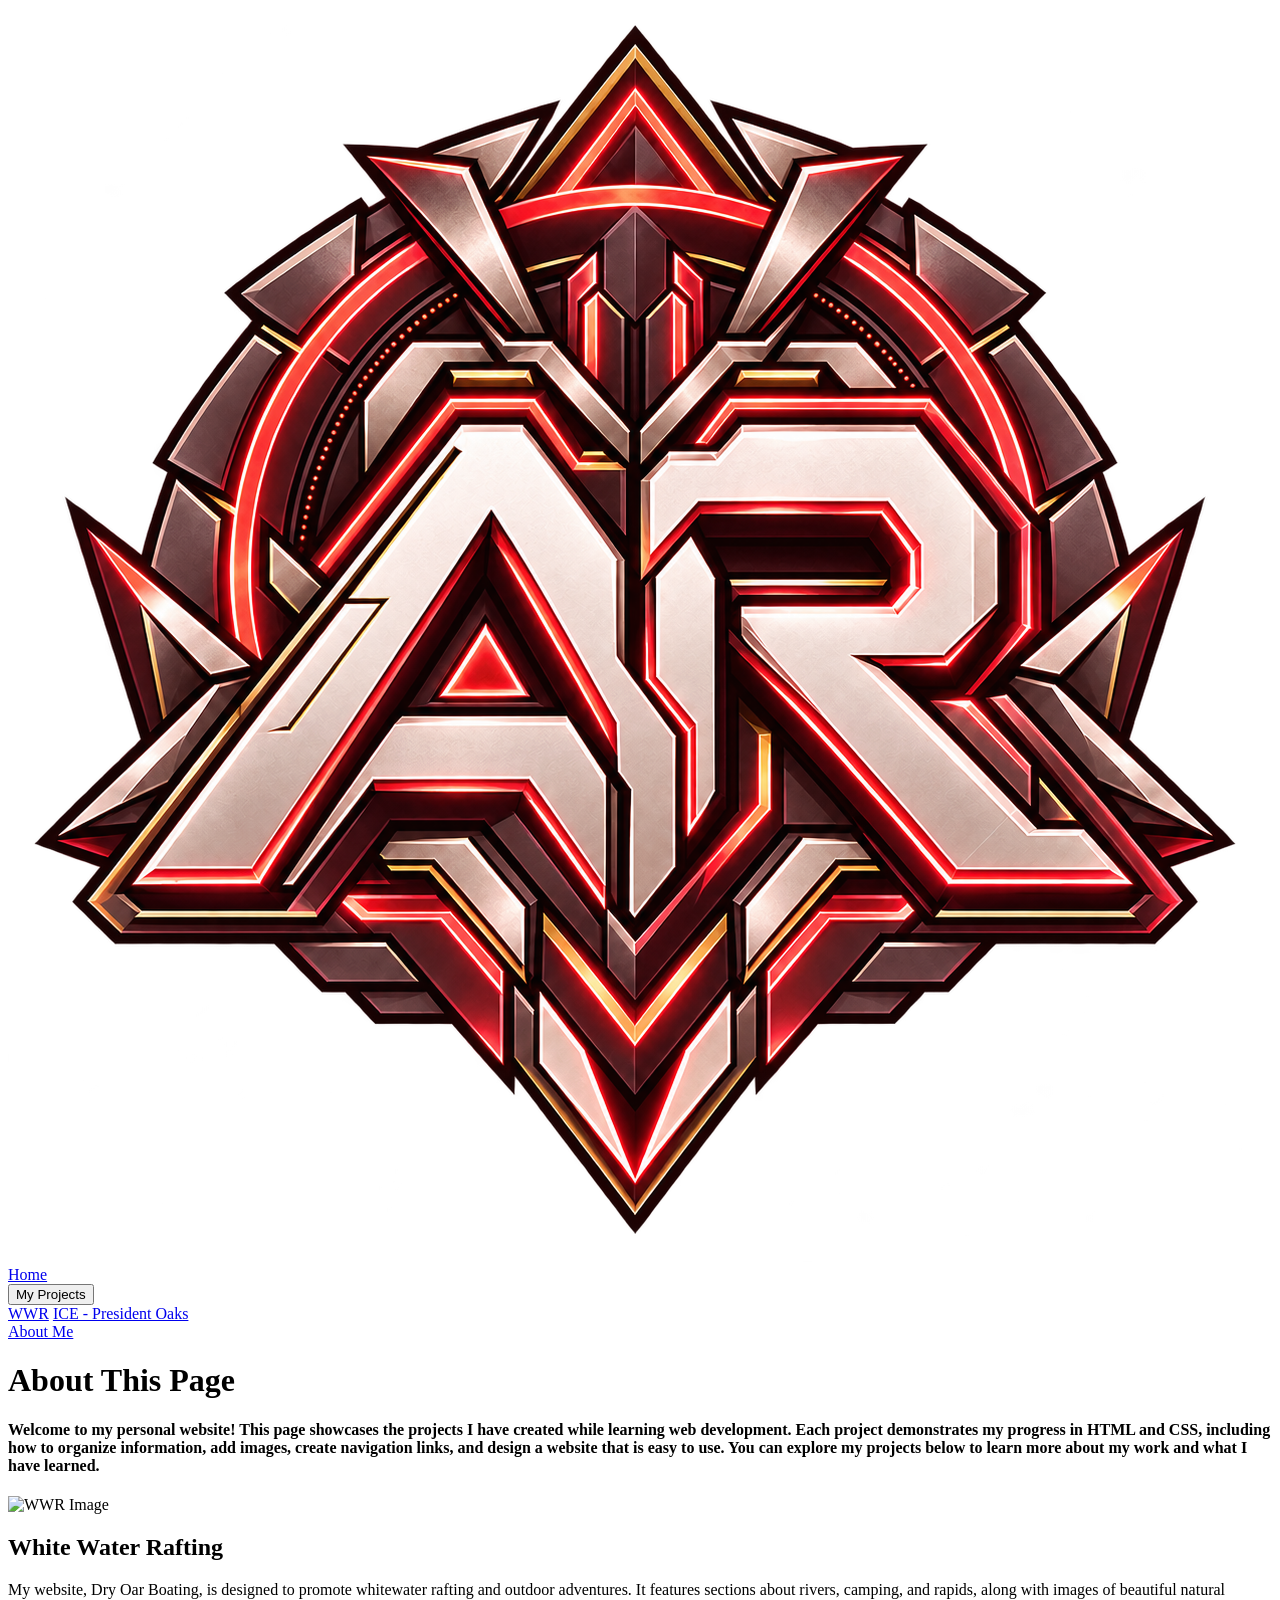
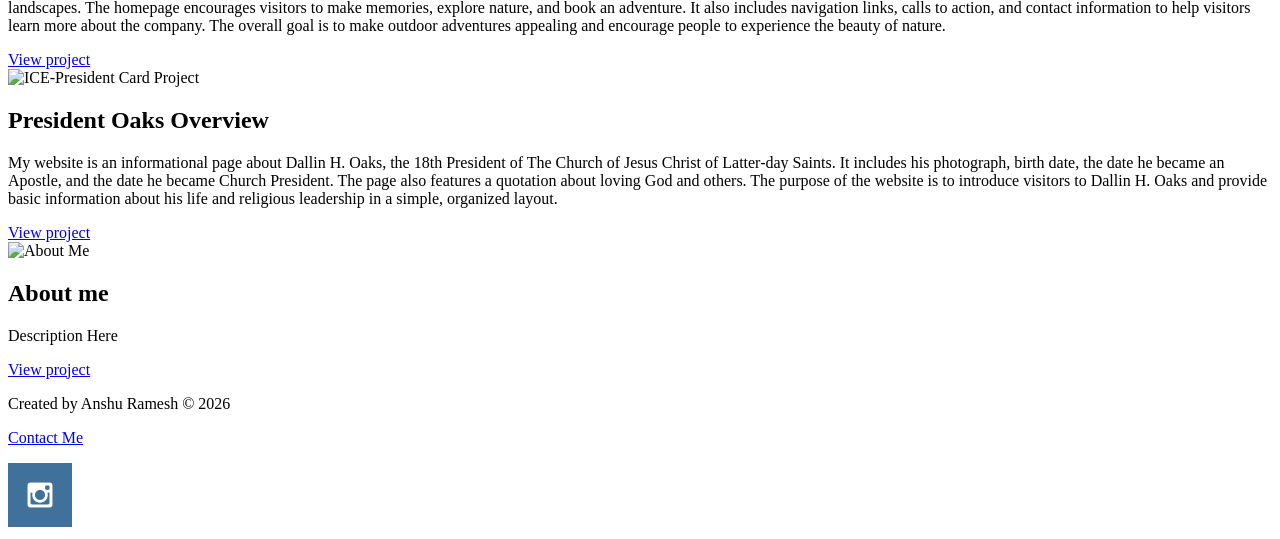
==== my_website.html @ 92defebf "new files uploaded" ====
<!DOCTYPE html>
<html lang="en">
<head>
    <meta charset="UTF-8">
    <meta name="viewport" content="width=device-width, initial-scale=1.0">
    <title>My Website</title>
</head>
<body>
    <div id="content">
        <header>
            <a id="logo_link" href="my_website.html">
                <img class="logo" src="images_mw/website_logo.png" alt="My Website Logo">
            </a>
            <nav>
                <a href="my_website.html">Home</a>
            </nav>
            <div id="dropdown">
                <button onclick="myFunction()" class="dropbtn">My Projects</button>
                <div id="myDropdown" class="dropdown-content">
                    <a href="wwr/index.html">WWR</a>
                    <a href="icepc/oaks.html">ICE - President Oaks</a>
                    <!-- <a href="#">Link 3</a> -->
                </div>
            </div>
            <nav>
                <a href="#">About Me</a>
            </nav>
        </header>
    </div>
    <div id="hero-about">
        <h1>About This Page</h1>
        <h4>
            Welcome to my personal website! This page showcases the projects I have created while learning web development. 
            Each project demonstrates my progress in HTML and CSS, including how to organize information, add images, 
            create navigation links, and design a website that is easy to use. You can explore my projects below to learn more 
            about my work and what I have learned.
        </h4>
    </div>

<main class="home-grid">

    <article class="wwr-project">
        <img class="wwr" src="#" alt="WWR Image">
        <section class="wwr-msg">
            <h2>White Water Rafting</h2>
            <p>
                My website, Dry Oar Boating, is designed to promote whitewater rafting and outdoor adventures. 
                It features sections about rivers, camping, and rapids, along with images of beautiful natural landscapes. 
                The homepage encourages visitors to make memories, explore nature, and book an adventure. It also includes navigation links, calls to action, 
                and contact information to help visitors learn more about the company. The overall goal is to make outdoor adventures appealing and 
                encourage people to experience the beauty of nature.
            </p>
            <a class="join" href="wwr/index.html">View project</a>
        </section>
    </article>

    <article class="icepc-project">
        <img class="icepc" src="#" alt="ICE-President Card Project">
        <section class="icepc-msg">
            <h2>President Oaks Overview</h2>
            <p>
                My website is an informational page about Dallin H. Oaks, the 18th President of The Church of Jesus Christ of Latter-day Saints. 
                It includes his photograph, birth date, the date he became an Apostle, and the date he became Church President. 
                The page also features a quotation about loving God and others. The purpose of the website is to introduce visitors to Dallin H. Oaks and 
                provide basic information about his life and religious leadership in a simple, organized layout.
            </p>
            <a class="join" href="icepc/oaks.html">View project</a>
        </section>
    </article>

    <article class="about_me-project">
        <img class="about_me" src="#" alt="About Me">
        <section class="icepc-msg">
            <h2>About me</h2>
            <p>Description Here</p>
            <a class="join" href="#">View project</a>
        </section>
    </article>

<footer>
    <p>Created by Anshu Ramesh &copy; 2026</p>
    <p><a href="contactus.html">Contact Me</a></p>
    <div class="social">
        <a href="https://instagram.com" target="_blank">
            <img src="wwr/Images/instagram.png" alt="intagram icon">
        </a>
    </div>
</footer>
</main>
    <script>
    /* When the user clicks on the button, 
    toggle between hiding and showing the dropdown content */
    function myFunction() {
    document.getElementById("myDropdown").classList.toggle("show");
    }

    // Close the dropdown if the user clicks outside of it
    window.onclick = function(event) {
    if (!event.target.matches('.dropbtn')) {
        var dropdowns = document.getElementsByClassName("dropdown-content");
        var i;
        for (i = 0; i < dropdowns.length; i++) {
        var openDropdown = dropdowns[i];
        if (openDropdown.classList.contains('show')) {
            openDropdown.classList.remove('show');
        }
        }
    }
    }
    </script>
</body>
</html>
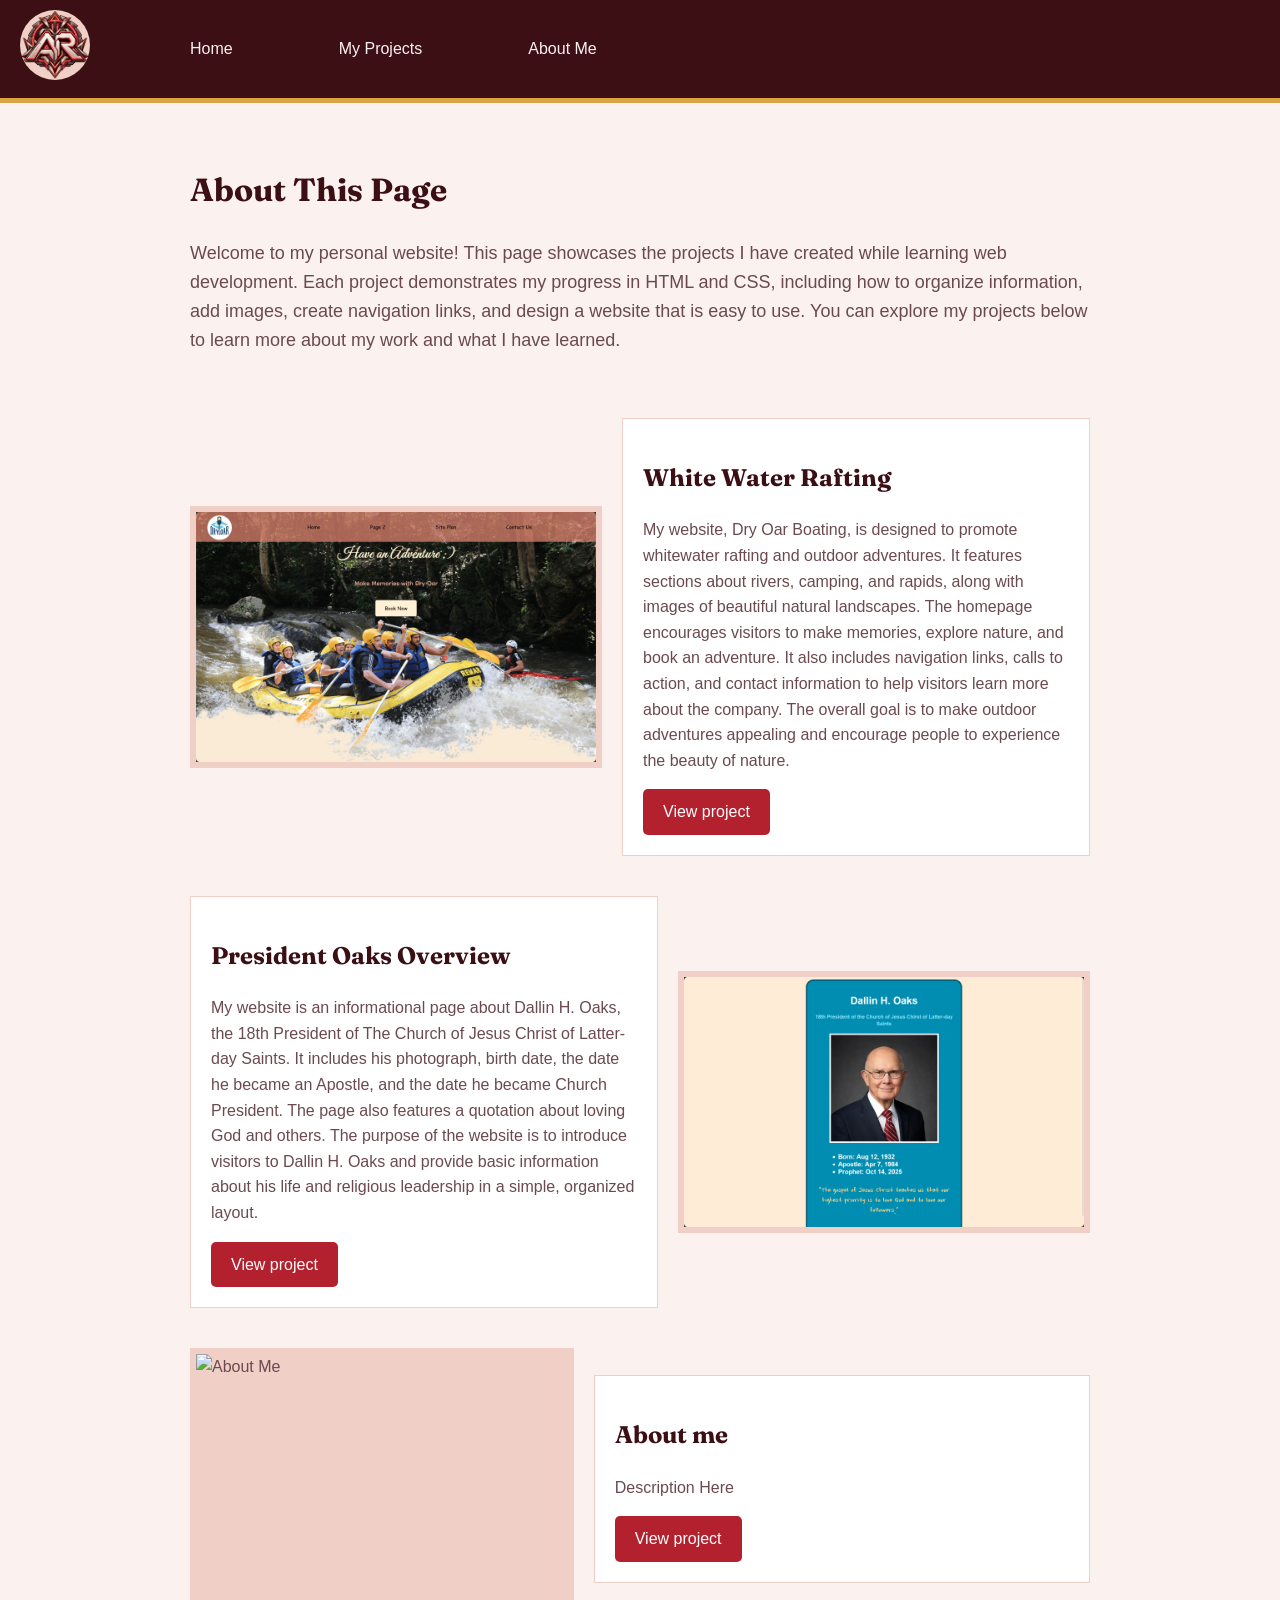
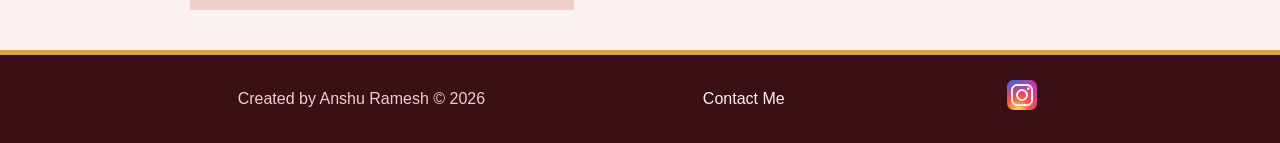
==== commit 646a9f4f: "new stuff" ====
--- a/my_website.html
+++ b/my_website.html
@@ -4,6 +4,7 @@
     <meta charset="UTF-8">
     <meta name="viewport" content="width=device-width, initial-scale=1.0">
     <title>My Website</title>
+    <link rel="stylesheet" type="text/css" href="styles_mw/my_website.css"/>
 </head>
 <body>
     <div id="content">
@@ -18,7 +19,11 @@
                 <button onclick="myFunction()" class="dropbtn">My Projects</button>
                 <div id="myDropdown" class="dropdown-content">
                     <a href="wwr/index.html">WWR</a>
-                    <a href="icepc/oaks.html">ICE - President Oaks</a>
+                    <a href="ice/prohet/oaks.html">ICE - President Oaks</a>
+                    <a href="ice/favorite_devo/favdevo.html">ICE - Favorite Devotional</a>
+                    <a href="ice/grid_flags/flags.html">ICE - Flags </a>
+                    <a href="ice/halloween/index.html">ICE - Halloween</a>
+                    <a href="ice/positioning/positioning.html">ICE - Positioning</a>
                     <!-- <a href="#">Link 3</a> -->
                 </div>
             </div>
@@ -40,7 +45,7 @@
 <main class="home-grid">
 
     <article class="wwr-project">
-        <img class="wwr" src="#" alt="WWR Image">
+        <img class="wwr" src="images_mw/wwr_image.png" alt="WWR Image">
         <section class="wwr-msg">
             <h2>White Water Rafting</h2>
             <p>
@@ -55,7 +60,7 @@
     </article>
 
     <article class="icepc-project">
-        <img class="icepc" src="#" alt="ICE-President Card Project">
+        <img class="icepc" src="images_mw/oaks_image.png" alt="ICE-President Card Project">
         <section class="icepc-msg">
             <h2>President Oaks Overview</h2>
             <p>
@@ -64,7 +69,7 @@
                 The page also features a quotation about loving God and others. The purpose of the website is to introduce visitors to Dallin H. Oaks and 
                 provide basic information about his life and religious leadership in a simple, organized layout.
             </p>
-            <a class="join" href="icepc/oaks.html">View project</a>
+            <a class="join" href="ice/prohet/oaks.html">View project</a>
         </section>
     </article>
 
@@ -76,17 +81,17 @@
             <a class="join" href="#">View project</a>
         </section>
     </article>
-
+    
+</main>
 <footer>
     <p>Created by Anshu Ramesh &copy; 2026</p>
     <p><a href="contactus.html">Contact Me</a></p>
     <div class="social">
         <a href="https://instagram.com" target="_blank">
-            <img src="wwr/Images/instagram.png" alt="intagram icon">
+            <img src="images_mw/instagram_icon.png" alt="intagram icon">
         </a>
     </div>
 </footer>
-</main>
     <script>
     /* When the user clicks on the button, 
     toggle between hiding and showing the dropdown content */
--- a/styles_mw/my_website.css
+++ b/styles_mw/my_website.css
@@ -0,0 +1,183 @@
+
+@import url("https://fonts.googleapis.com/css2?family=ComicSansMS&family=Fraunces:wght@600&display=swap");
+
+/* WHOLE PAGE */
+body {
+    margin: 0;                    
+    background-color: #FBF1EE;     
+    color: #6B4A4F;               
+    font-family: "Comic Sans MS", sans-serif;
+    line-height: 1.6;
+}
+
+h1, h2 {
+    font-family: "Fraunces", serif;
+    color: #3B0F14;               
+}
+
+a {
+    color: #B3202E;                 
+}
+
+a:hover {
+    color: #E5383B;                 
+}
+
+/* HEADER */
+#content {
+    background-color: #3B0F14;
+    border-bottom: 5px solid #D9A441;     
+}
+
+header {
+    display: flex;                
+    align-items: center;            
+    gap: 100px;                     
+    padding: 10px 20px;
+}
+
+.logo {
+    width: 70px;
+    height: 70px;
+    border-radius: 50%; 
+    background-color: #F0CFC7;
+}
+
+header nav a,
+.dropbtn {
+    color: #FBF1EE;               
+    text-decoration: none;         
+    font-family: "Comic Sans MS", sans-serif;
+    font-size: 16px;
+}
+
+header nav a:hover{
+    text-decoration: underline #D9A441;
+}
+header nav a:hover,
+.dropbtn:hover {
+    color: #E5383B;   
+    text-decoration: underline #D9A441;             
+}
+
+/* DROPDOWN MENU */
+#dropdown {
+    position: relative;             
+}
+
+.dropbtn {
+    background: none;
+    border: none;
+    cursor: pointer;
+}
+
+.dropdown-content {
+    display: none;                  
+    position: absolute;
+    background-color: #FFFFFF;      
+    border: 1px solid #F0CFC7;    
+    min-width: 250px;
+    z-index: 1;                    
+}
+
+.dropdown-content a {
+    display: block;                 
+    padding: 10px;
+    color: #6B4A4F;                 
+    text-decoration: none;
+}
+
+.dropdown-content a:hover {
+    background-color: #FBF1EE;      
+    color: #B3202E;                 
+}
+
+.show {
+    display: block;                 
+}
+
+/* ABOUT SECTION AT THE TOP */
+#hero-about {
+    max-width: 900px;
+    margin: 0 auto;               
+    padding: 40px 20px;
+}
+
+#hero-about h4 {
+    font-weight: normal;
+    font-size: 18px;
+}
+
+/*PROJECTS  */
+.home-grid {
+    max-width: 900px;
+    margin: 0 auto;
+    padding: 0 20px;
+}
+
+article {
+    display: flex;                  
+    gap: 20px;
+    align-items: center;
+    margin-bottom: 40px;
+}
+
+article:nth-of-type(2) {
+    flex-direction: row-reverse;
+}
+
+article img {
+    width: 45%;
+    height: 250px;
+    background-color: #F0CFC7;      
+    border: 6px solid #F0CFC7;      
+}
+
+article section {
+    width: 55%;
+    background-color: #FFFFFF;      
+    border: 1px solid #F0CFC7;     
+    padding: 20px;
+}
+
+/*  BUTTON ("View project")  */
+.join {
+    display: inline-block;
+    background-color: #B3202E;      
+    color: #FFFFFF;
+    text-decoration: none;
+    padding: 10px 20px;
+    border-radius: 5px;
+}
+
+.join:hover {
+    background-color: #E5383B;    
+    color: #FFFFFF;
+}
+
+/*FOOTER*/
+footer {
+    background-color: #3B0F14;    
+    color: #F0CFC7;               
+    display: flex;
+    justify-content: space-evenly; 
+    align-items: center;
+    padding: 20px;
+    border-top: 5px solid #D9A441;
+}
+
+footer p {
+    margin: 0;
+}
+
+footer a {
+    color: #FBF1EE; 
+    text-decoration: none;
+}
+footer a:hover{
+    text-decoration: underline #D9A441;
+}
+
+.social img {
+    width: 40px;
+}
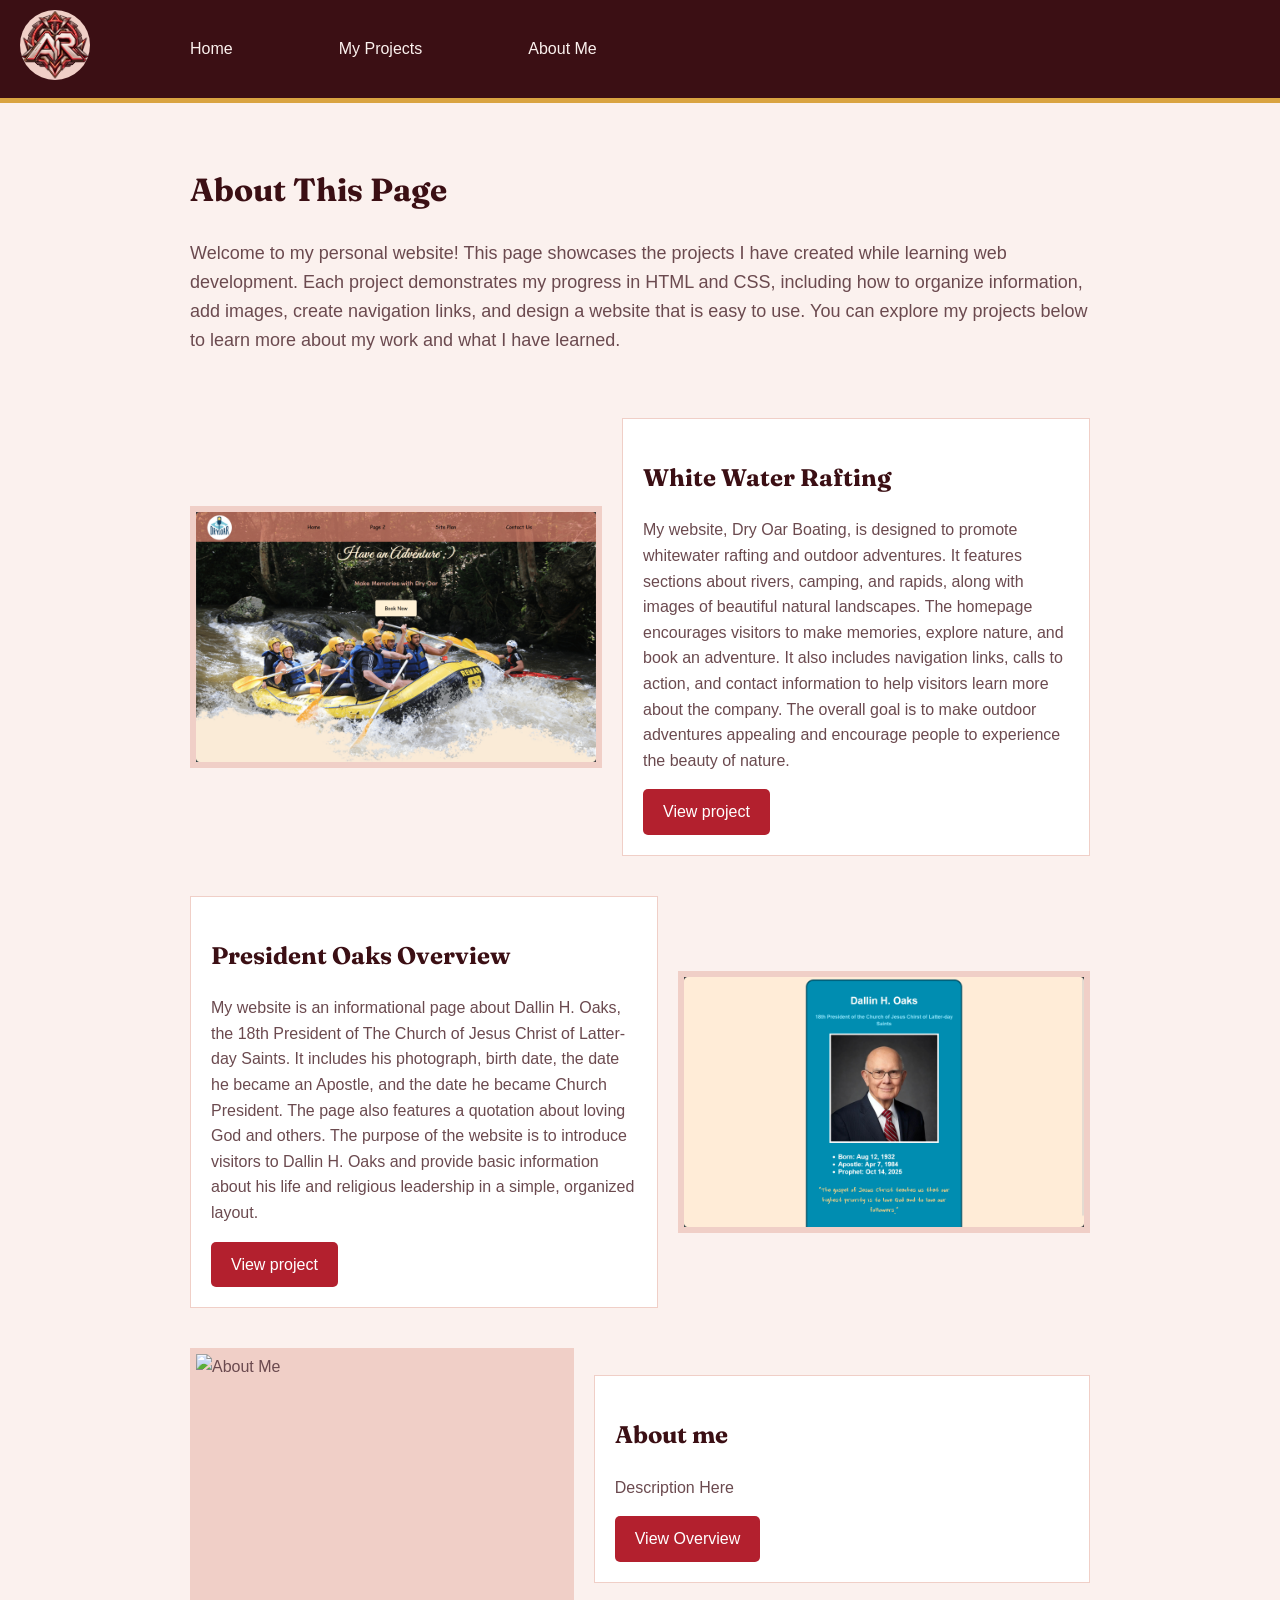
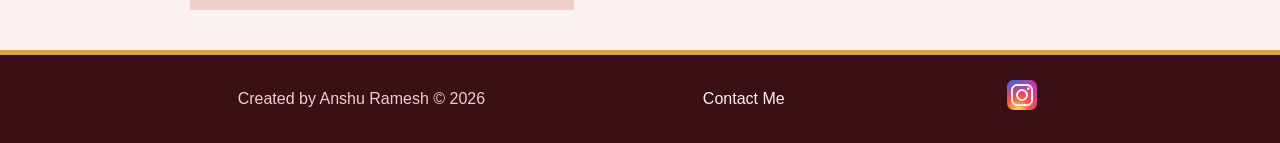
==== commit 81e83c0c: "More new ice challenges added" ====
--- a/my_website.html
+++ b/my_website.html
@@ -24,6 +24,8 @@
                     <a href="ice/grid_flags/flags.html">ICE - Flags </a>
                     <a href="ice/halloween/index.html">ICE - Halloween</a>
                     <a href="ice/positioning/positioning.html">ICE - Positioning</a>
+                    <a href="ice/signup/signup.html">ICE - SignUp</a>
+                    <a href="ice/gallery/gallery.html">ICE - Gallery</a>
                     <!-- <a href="#">Link 3</a> -->
                 </div>
             </div>
@@ -78,7 +80,7 @@
         <section class="icepc-msg">
             <h2>About me</h2>
             <p>Description Here</p>
-            <a class="join" href="#">View project</a>
+            <a class="join" href="#">View Overview</a>
         </section>
     </article>
     
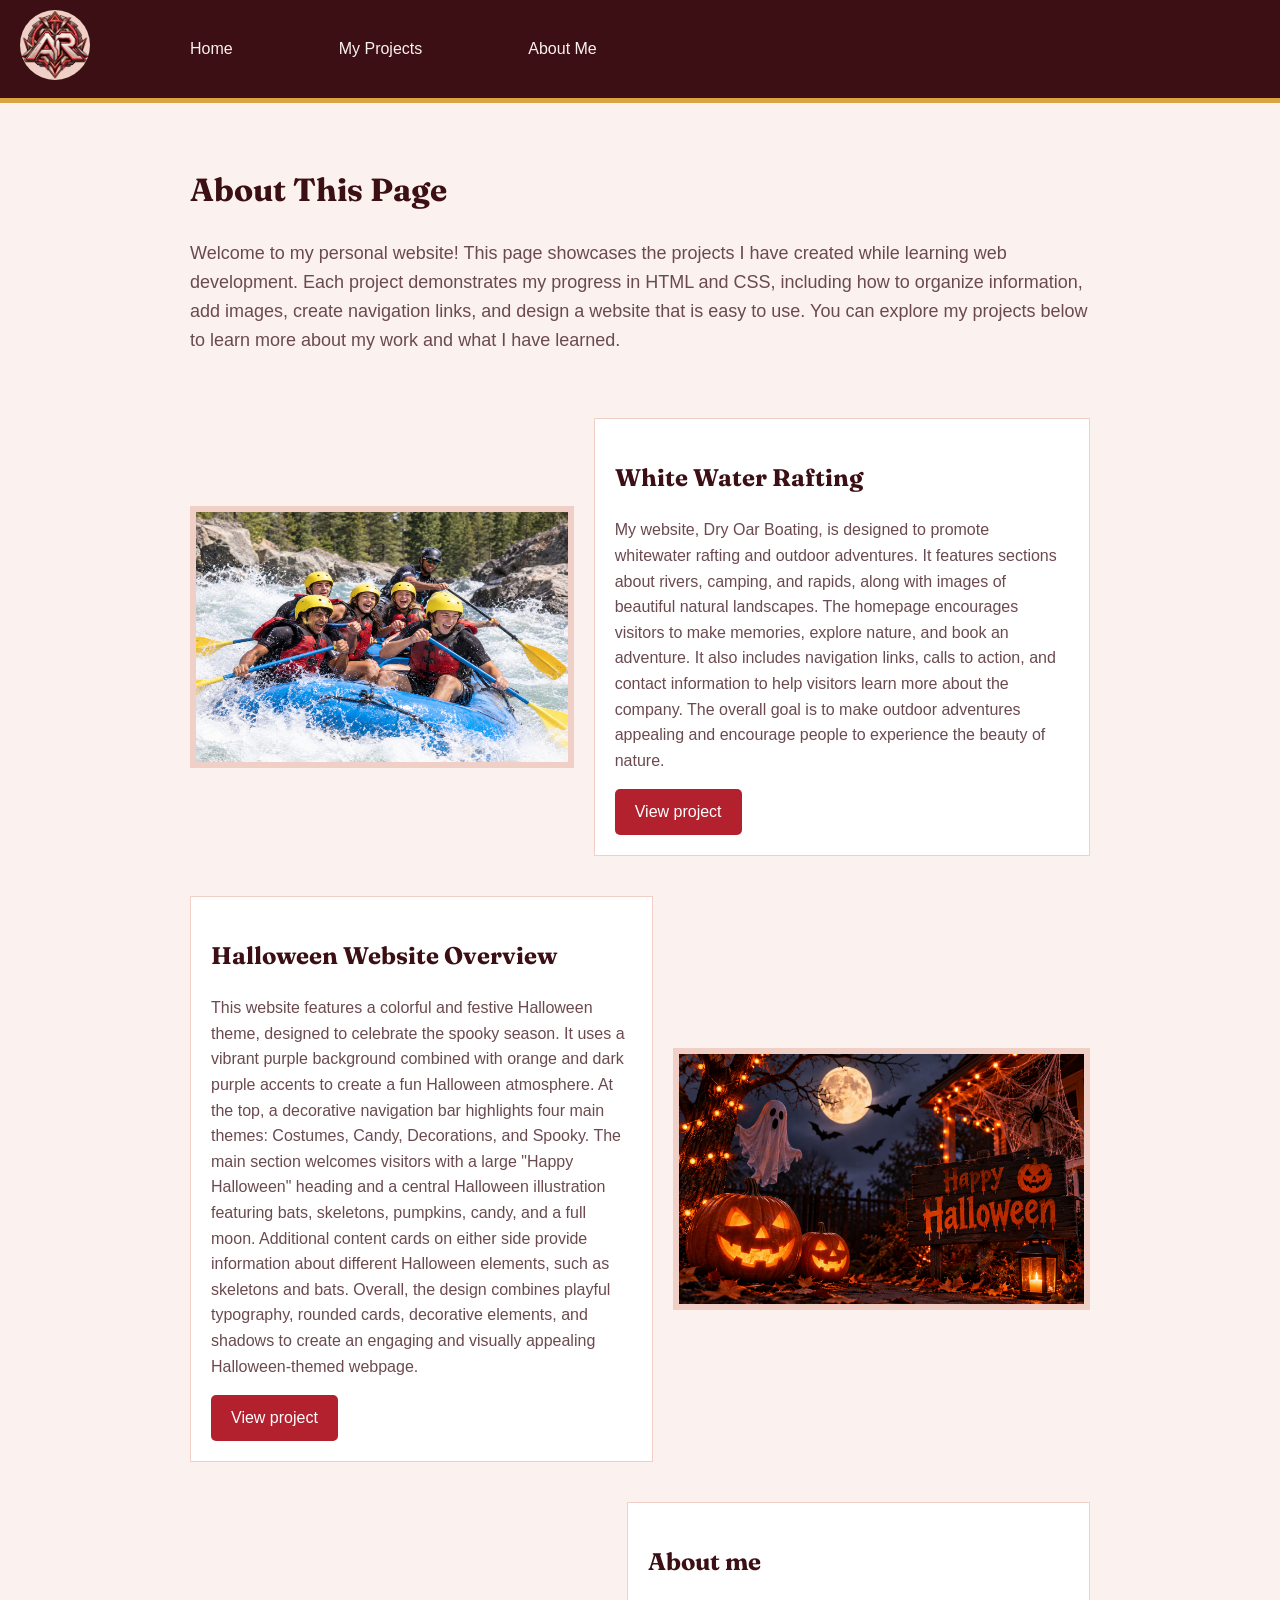
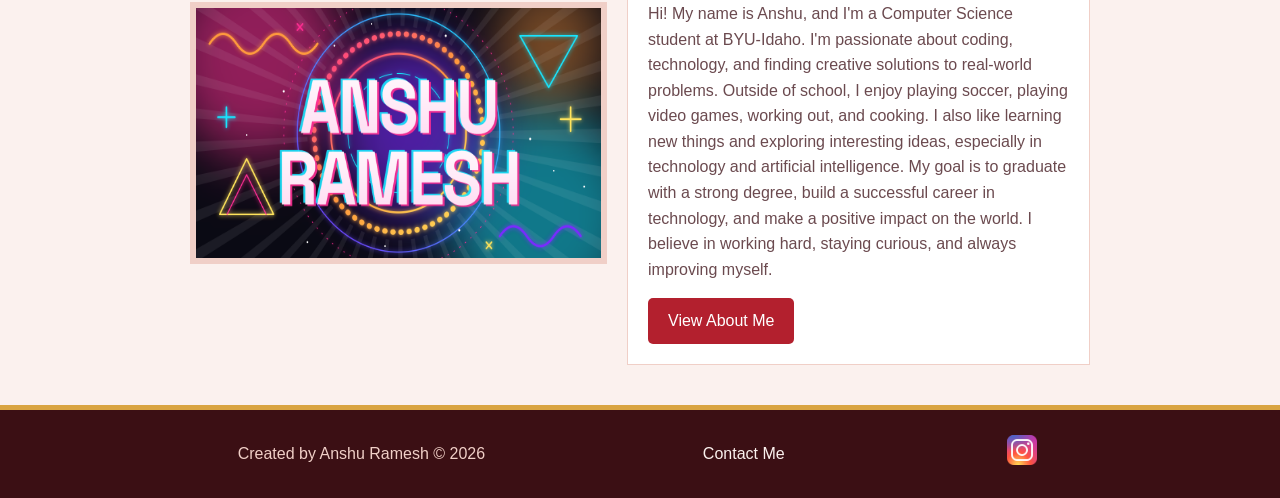
==== commit b1da3bc2: "new html" ====
--- a/my_website.html
+++ b/my_website.html
@@ -30,7 +30,7 @@
                 </div>
             </div>
             <nav>
-                <a href="#">About Me</a>
+                <a href="about_me.html">About Me</a>
             </nav>
         </header>
     </div>
@@ -47,7 +47,7 @@
 <main class="home-grid">
 
     <article class="wwr-project">
-        <img class="wwr" src="images_mw/wwr_image.png" alt="WWR Image">
+        <img class="wwr" src="images_mw/Thrilling Whitewater Rafting Adventure.png" alt="WWR Image">
         <section class="wwr-msg">
             <h2>White Water Rafting</h2>
             <p>
@@ -62,25 +62,35 @@
     </article>
 
     <article class="icepc-project">
-        <img class="icepc" src="images_mw/oaks_image.png" alt="ICE-President Card Project">
+        <img class="icepc" src="images_mw/Moonlit Halloween Pumpkin Porch.png" alt="ICE-President Card Project">
         <section class="icepc-msg">
-            <h2>President Oaks Overview</h2>
+            <h2>Halloween Website Overview</h2>
             <p>
-                My website is an informational page about Dallin H. Oaks, the 18th President of The Church of Jesus Christ of Latter-day Saints. 
-                It includes his photograph, birth date, the date he became an Apostle, and the date he became Church President. 
-                The page also features a quotation about loving God and others. The purpose of the website is to introduce visitors to Dallin H. Oaks and 
-                provide basic information about his life and religious leadership in a simple, organized layout.
+                This website features a colorful and festive Halloween theme, designed to celebrate the spooky season. 
+                It uses a vibrant purple background combined with orange and dark purple accents to create a fun Halloween atmosphere. 
+                At the top, a decorative navigation bar highlights four main themes: Costumes, Candy, Decorations, and Spooky. 
+                The main section welcomes visitors with a large "Happy Halloween" heading and a central Halloween illustration featuring 
+                bats, skeletons, pumpkins, candy, and a full moon. Additional content cards on either side provide information 
+                about different Halloween elements, such as skeletons and bats. Overall, the design combines playful typography, 
+                rounded cards, decorative elements, and shadows to create an engaging and visually appealing Halloween-themed webpage.
             </p>
-            <a class="join" href="ice/prohet/oaks.html">View project</a>
+            <a class="join" href="ice/halloween/index.html">View project</a>
         </section>
     </article>
 
     <article class="about_me-project">
-        <img class="about_me" src="#" alt="About Me">
+        <img class="about_me" src="images_mw/About Me@1x.png" alt="About Me">
         <section class="icepc-msg">
             <h2>About me</h2>
-            <p>Description Here</p>
-            <a class="join" href="#">View Overview</a>
+            <p>
+                Hi! My name is Anshu, and I'm a Computer Science student at BYU-Idaho. 
+                I'm passionate about coding, technology, and finding creative solutions to real-world problems. 
+                Outside of school, I enjoy playing soccer, playing video games, working out, and cooking. 
+                I also like learning new things and exploring interesting ideas, especially in technology and artificial intelligence. 
+                My goal is to graduate with a strong degree, build a successful career in technology, and make a positive impact on the world. 
+                I believe in working hard, staying curious, and always improving myself.
+            </p>
+            <a class="join" href="about_me.html">View About Me</a>
         </section>
     </article>
     
